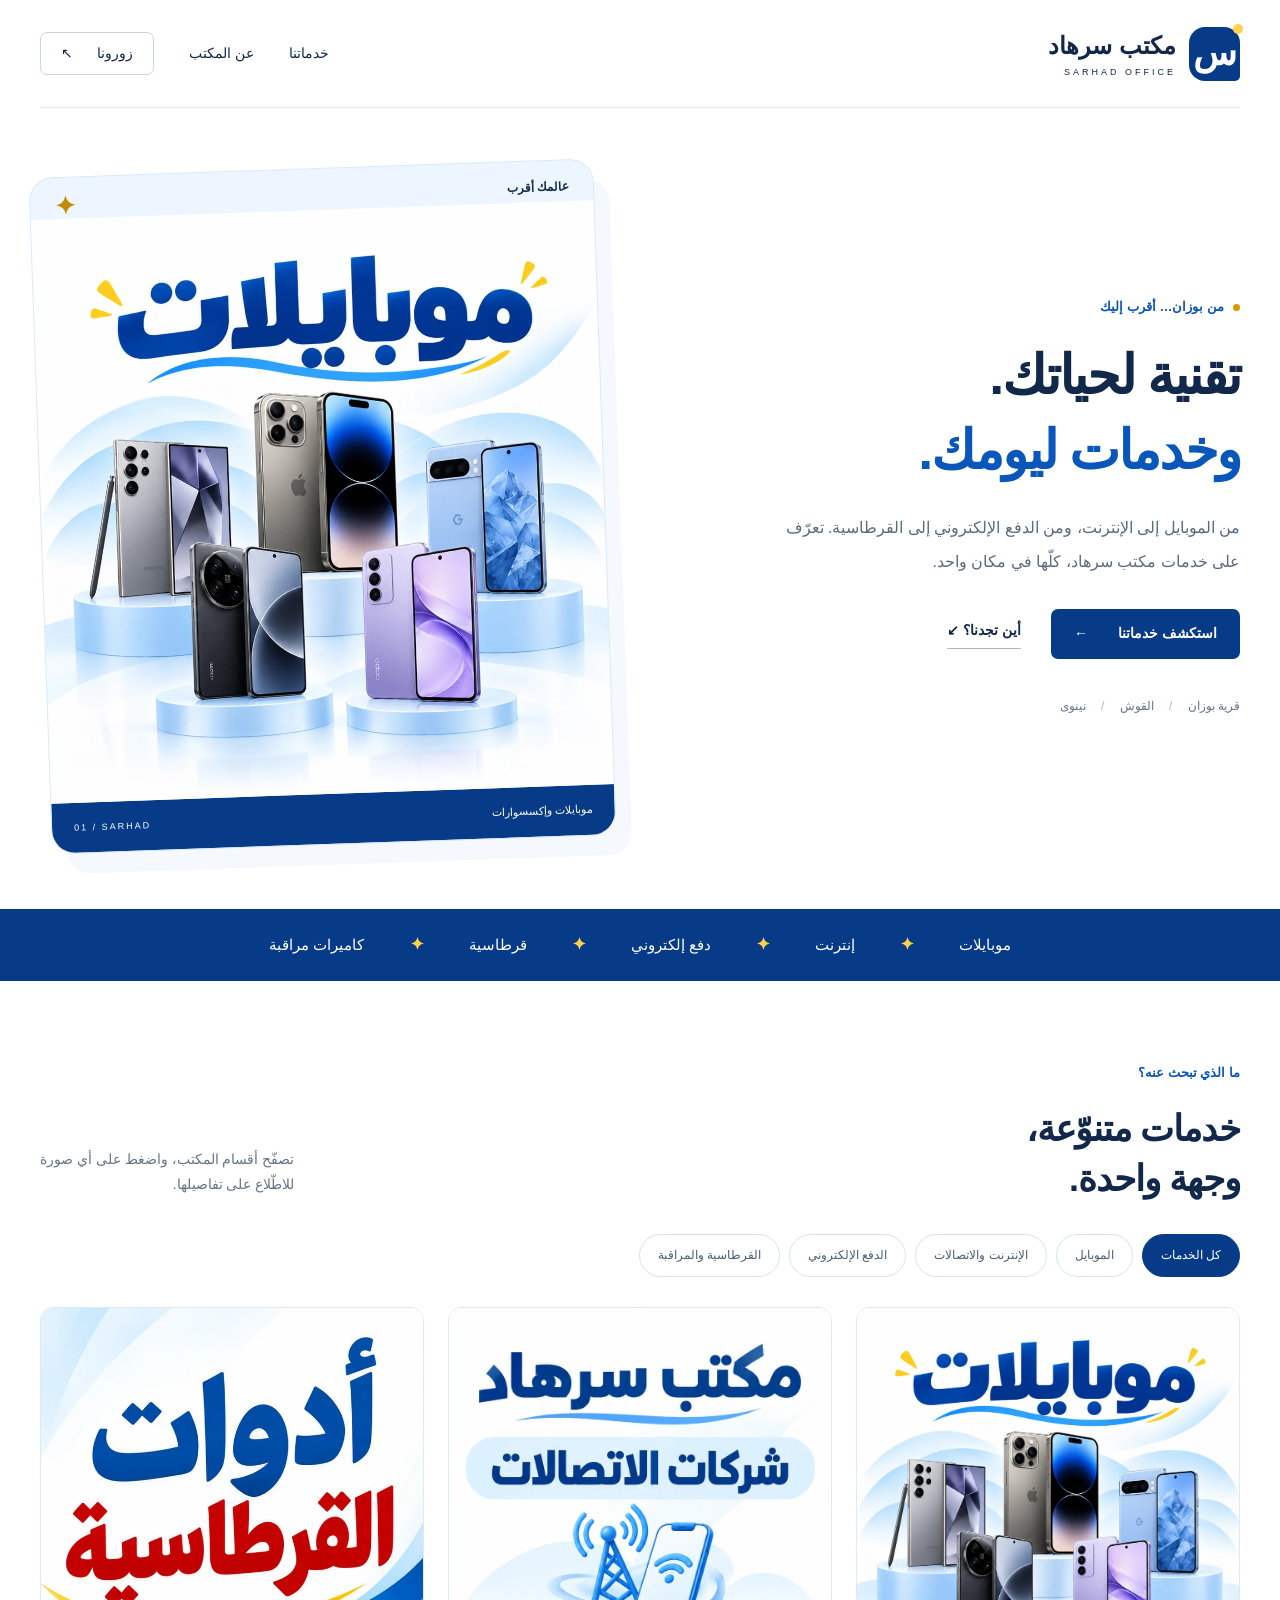
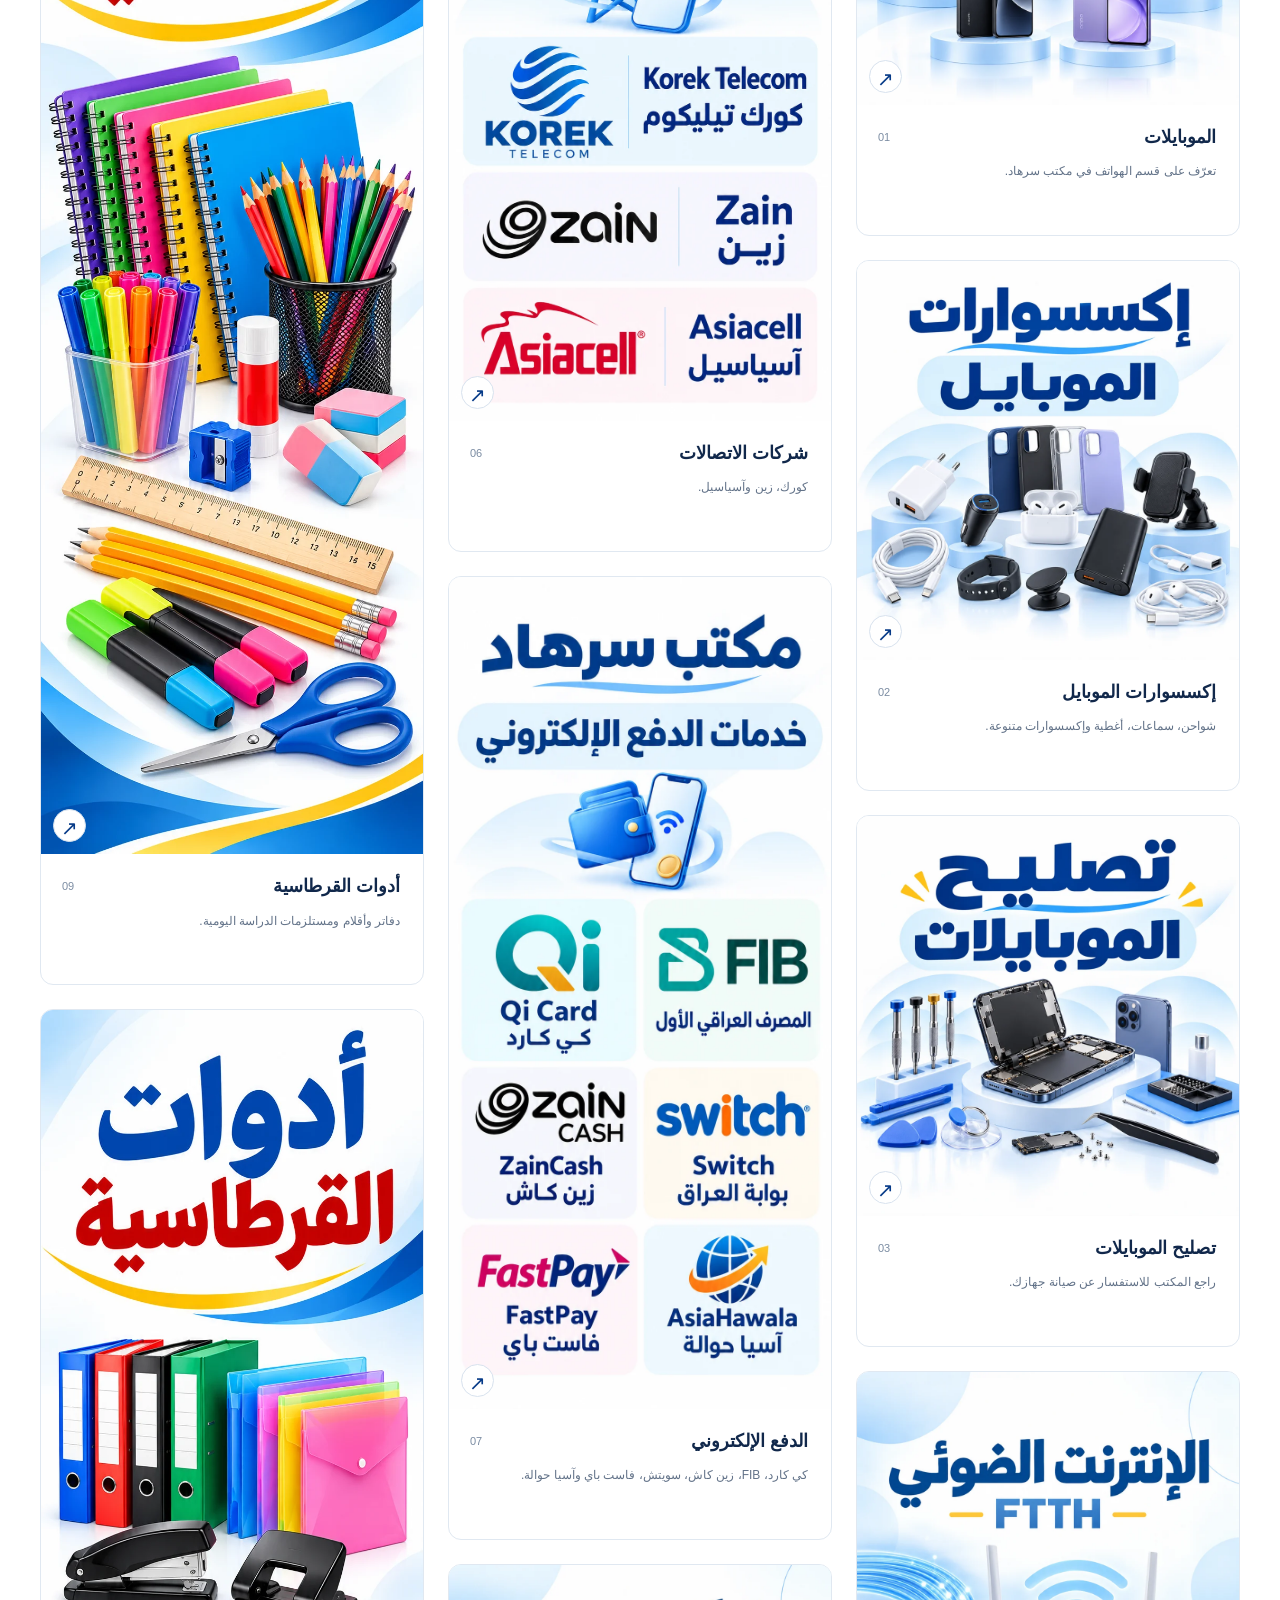
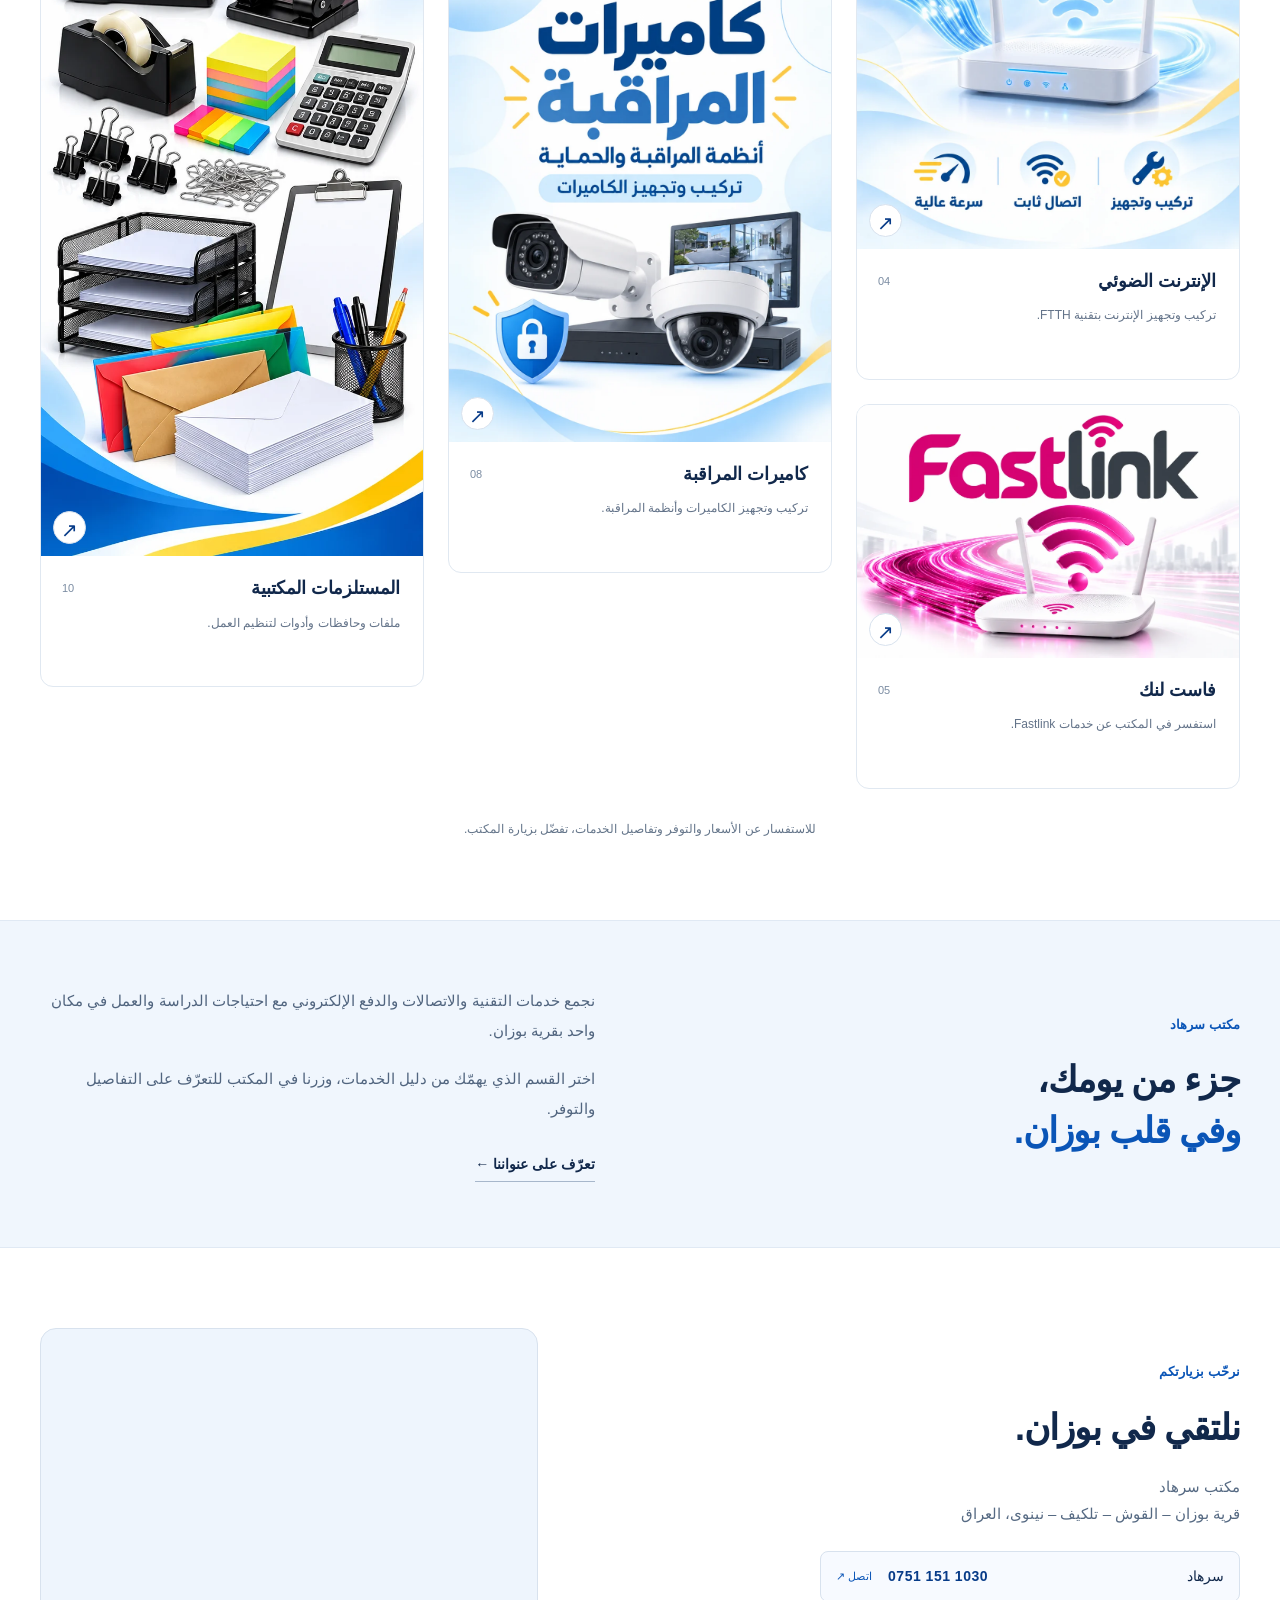
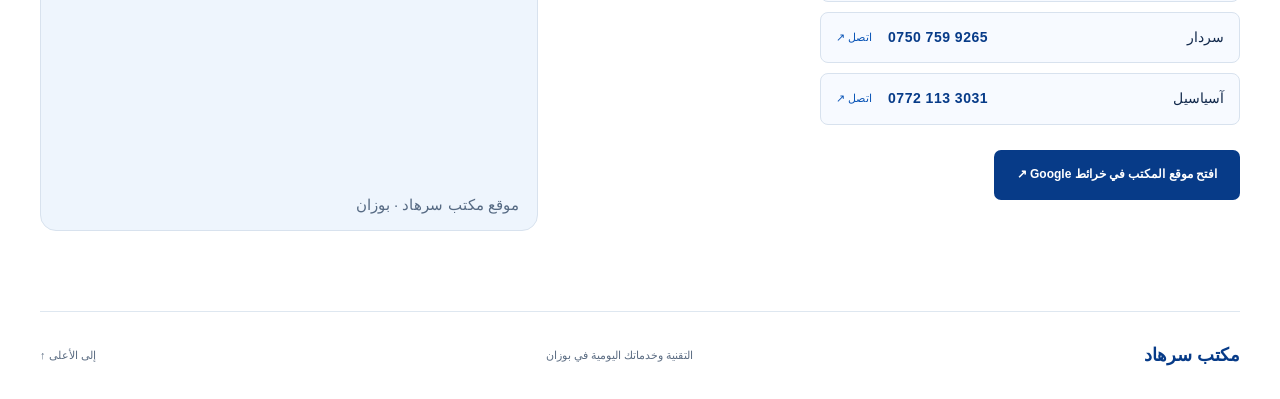
==== index.html @ eafa4634 "Create Arabic Sarhad office website with services, contact details and map" ====
<!doctype html>
<html lang="ar" dir="rtl">
<head>
  <meta charset="utf-8">
  <meta name="viewport" content="width=device-width,initial-scale=1">
  <meta name="theme-color" content="#073b88">
  <meta name="description" content="مكتب سرهاد في قرية بوزان، القوش، تلكيف، نينوى. موبايلات وإكسسوارات وصيانة وإنترنت ودفع إلكتروني وقرطاسية وكاميرات مراقبة.">
  <title>مكتب سرهاد | التقنية وخدماتك اليومية في بوزان</title>
  <link rel="icon" href="./favicon.svg" type="image/svg+xml">
  <link rel="stylesheet" href="./styles.css">
  <script src="./app.js" defer></script>
</head>
<body>
  <a class="skip" href="#main">انتقل إلى المحتوى</a>
  <header class="header">
    <a class="brand" href="#home" aria-label="مكتب سرهاد، الرئيسية"><span class="brand-icon" aria-hidden="true">س<span></span></span><span>مكتب سرهاد<small>SARHAD OFFICE</small></span></a>
    <nav aria-label="القائمة الرئيسية"><a href="#services">خدماتنا</a><a href="#about">عن المكتب</a><a class="nav-visit" href="#visit">زورونا <span aria-hidden="true">↖</span></a></nav>
  </header>
  <main id="main">
    <section class="hero wrap" id="home">
      <div class="hero-copy"><p class="eyebrow"><span></span> من بوزان… أقرب إليك</p><h1>تقنية لحياتك.<br><span>وخدمات ليومك.</span></h1><p class="intro">من الموبايل إلى الإنترنت، ومن الدفع الإلكتروني إلى القرطاسية. تعرّف على خدمات مكتب سرهاد، كلّها في مكان واحد.</p><div class="actions"><a class="button primary" href="#services">استكشف خدماتنا <span aria-hidden="true">←</span></a><a class="text-link" href="#visit">أين تجدنا؟ ↙</a></div><p class="hero-location">قرية بوزان <span> / </span> القوش <span> / </span> نينوى</p></div>
      <div class="hero-art"><span class="art-label">عالمك أقرب <span aria-hidden="true">✦</span></span><img src="./assets/phones.webp" alt="مجموعة موبايلات من الصورة التعريفية للمكتب" width="1000" height="1037" fetchpriority="high"><div class="art-caption"><span>موبايلات وإكسسوارات</span><span dir="ltr">01 / SARHAD</span></div></div>
    </section>
    <div class="ribbon" aria-label="أقسام المكتب"><span>موبايلات</span><b>✦</b><span>إنترنت</span><b>✦</b><span>دفع إلكتروني</span><b>✦</b><span>قرطاسية</span><b>✦</b><span>كاميرات مراقبة</span></div>
    <section class="services wrap" id="services"><div class="section-heading"><div><p class="eyebrow">ما الذي تبحث عنه؟</p><h2>خدمات متنوّعة،<br>وجهة واحدة.</h2></div><p>تصفّح أقسام المكتب، واضغط على أي صورة<br class="desktop-break"> للاطّلاع على تفاصيلها.</p></div>
      <div class="filters" role="group" aria-label="تصفية الخدمات"><button type="button" class="active" aria-pressed="true" data-filter="all">كل الخدمات</button><button type="button" aria-pressed="false" data-filter="mobile">الموبايل</button><button type="button" aria-pressed="false" data-filter="internet">الإنترنت والاتصالات</button><button type="button" aria-pressed="false" data-filter="payment">الدفع الإلكتروني</button><button type="button" aria-pressed="false" data-filter="other">القرطاسية والمراقبة</button></div>
      <p class="sr-only" id="filter-status" aria-live="polite"></p>
      <div class="service-grid">
        <article class="service-card" data-category="mobile"><button class="image-button" data-image="phones" aria-label="تكبير صورة الموبايلات"><img src="./assets/phones.webp" alt="الموبايلات" width="1000" height="1037" loading="lazy"><span aria-hidden="true">↗</span></button><div class="card-copy"><span class="card-number">01</span><h3>الموبايلات</h3><p>تعرّف على قسم الهواتف في مكتب سرهاد.</p></div></article>
        <article class="service-card" data-category="mobile"><button class="image-button" data-image="accessories" aria-label="تكبير صورة إكسسوارات الموبايل"><img src="./assets/accessories.webp" alt="إكسسوارات الموبايل من شواحن وأغطية وسماعات" width="1000" height="1046" loading="lazy"><span aria-hidden="true">↗</span></button><div class="card-copy"><span class="card-number">02</span><h3>إكسسوارات الموبايل</h3><p>شواحن، سماعات، أغطية وإكسسوارات متنوعة.</p></div></article>
        <article class="service-card" data-category="mobile"><button class="image-button" data-image="repair" aria-label="تكبير صورة تصليح الموبايلات"><img src="./assets/repair.webp" alt="أدوات تصليح الموبايلات وهاتف مفتوح للصيانة" width="1000" height="1046" loading="lazy"><span aria-hidden="true">↗</span></button><div class="card-copy"><span class="card-number">03</span><h3>تصليح الموبايلات</h3><p>راجع المكتب للاستفسار عن صيانة جهازك.</p></div></article>
        <article class="service-card" data-category="internet"><button class="image-button" data-image="fiber" aria-label="تكبير صورة الإنترنت الضوئي"><img src="./assets/fiber.webp" alt="الإنترنت الضوئي FTTH، تركيب وتجهيز" width="1000" height="1250" loading="lazy"><span aria-hidden="true">↗</span></button><div class="card-copy"><span class="card-number">04</span><h3>الإنترنت الضوئي</h3><p>تركيب وتجهيز الإنترنت بتقنية FTTH.</p></div></article>
        <article class="service-card" data-category="internet"><button class="image-button" data-image="fastlink" aria-label="تكبير صورة فاست لنك"><img src="./assets/fastlink.webp" alt="صورة تعريفية بخدمة Fastlink" width="1000" height="661" loading="lazy"><span aria-hidden="true">↗</span></button><div class="card-copy"><span class="card-number">05</span><h3>فاست لنك</h3><p>استفسر في المكتب عن خدمات Fastlink.</p></div></article>
        <article class="service-card" data-category="internet"><button class="image-button" data-image="telecom" aria-label="تكبير صورة شركات الاتصالات"><img src="./assets/telecom.webp" alt="شركات الاتصالات: كورك وزين وآسياسيل" width="918" height="1713" loading="lazy"><span aria-hidden="true">↗</span></button><div class="card-copy"><span class="card-number">06</span><h3>شركات الاتصالات</h3><p>كورك، زين وآسياسيل.</p></div></article>
        <article class="service-card" data-category="payment"><button class="image-button" data-image="payments" aria-label="تكبير صورة خدمات الدفع الإلكتروني"><img src="./assets/payments.webp" alt="خدمات الدفع الإلكتروني: كي كارد، FIB، زين كاش، سويتش، فاست باي وآسيا حوالة" width="850" height="1850" loading="lazy"><span aria-hidden="true">↗</span></button><div class="card-copy"><span class="card-number">07</span><h3>الدفع الإلكتروني</h3><p>كي كارد، FIB، زين كاش، سويتش، فاست باي وآسيا حوالة.</p></div></article>
        <article class="service-card" data-category="other"><button class="image-button" data-image="cameras" aria-label="تكبير صورة كاميرات المراقبة"><img src="./assets/cameras.webp" alt="كاميرات المراقبة وأنظمة الحماية" width="1000" height="1250" loading="lazy"><span aria-hidden="true">↗</span></button><div class="card-copy"><span class="card-number">08</span><h3>كاميرات المراقبة</h3><p>تركيب وتجهيز الكاميرات وأنظمة المراقبة.</p></div></article>
        <article class="service-card" data-category="other"><button class="image-button" data-image="stationery" aria-label="تكبير صورة أدوات القرطاسية"><img src="./assets/stationery.webp" alt="دفاتر وأقلام وأدوات قرطاسية" width="724" height="2172" loading="lazy"><span aria-hidden="true">↗</span></button><div class="card-copy"><span class="card-number">09</span><h3>أدوات القرطاسية</h3><p>دفاتر وأقلام ومستلزمات الدراسة اليومية.</p></div></article>
        <article class="service-card" data-category="other"><button class="image-button" data-image="office" aria-label="تكبير صورة المستلزمات المكتبية"><img src="./assets/office.webp" alt="ملفات وحافظات وأدوات مكتبية" width="724" height="2172" loading="lazy"><span aria-hidden="true">↗</span></button><div class="card-copy"><span class="card-number">10</span><h3>المستلزمات المكتبية</h3><p>ملفات وحافظات وأدوات لتنظيم العمل.</p></div></article>
      </div>
      <p class="availability">للاستفسار عن الأسعار والتوفر وتفاصيل الخدمات، تفضّل بزيارة المكتب.</p>
    </section>
    <section class="about" id="about"><div class="wrap about-inner"><div><p class="eyebrow">مكتب سرهاد</p><h2>جزء من يومك،<br><span>وفي قلب بوزان.</span></h2></div><div><p>نجمع خدمات التقنية والاتصالات والدفع الإلكتروني مع احتياجات الدراسة والعمل في مكان واحد بقرية بوزان.</p><p>اختر القسم الذي يهمّك من دليل الخدمات، وزرنا في المكتب للتعرّف على التفاصيل والتوفر.</p><a class="text-link" href="#visit">تعرّف على عنواننا ←</a></div></div></section>
    <section class="visit wrap" id="visit"><div><p class="eyebrow">نرحّب بزيارتكم</p><h2>نلتقي في بوزان.</h2><p>مكتب سرهاد<br>قرية بوزان – القوش – تلكيف – نينوى، العراق</p><div class="contact-list" aria-label="أرقام التواصل"><a href="tel:+9647511511030"><span>سرهاد</span><b dir="ltr">0751 151 1030</b><span class="call-label">اتصل ↗</span></a><a href="tel:+9647507599265"><span>سردار</span><b dir="ltr">0750 759 9265</b><span class="call-label">اتصل ↗</span></a><a href="tel:+9647721133031"><span>آسياسيل</span><b dir="ltr">0772 113 3031</b><span class="call-label">اتصل ↗</span></a></div><a class="button primary" id="map-link" href="https://www.google.com/maps?cid=13121566546645726436" target="_blank" rel="noopener noreferrer">افتح موقع المكتب في خرائط Google ↗</a></div><div class="map-panel"><iframe title="موقع مكتب سرهاد على خرائط Google" src="https://www.google.com/maps/embed?pb=!1m18!1m12!1m3!1d199.8477456590218!2d43.12686558812857!3d36.73303285292702!2m3!1f0!2f0!3f0!3m2!1i1024!2i768!4f13.1!3m3!1m2!1s0x400881007b125045%3A0xb6192b40cd77b4e4!2z2YXZg9iq2Kgg2LPYsdmH2KfYryBNYWt0YWIgc2FyaGFk!5e0!3m2!1sen!2siq!4v1792340805994!5m2!1sen!2siq" width="600" height="450" style="border:0" allowfullscreen loading="lazy" referrerpolicy="strict-origin-when-cross-origin"></iframe><p>موقع مكتب سرهاد · بوزان</p></div></section>
  </main>
  <footer class="wrap"><a class="footer-brand" href="#home">مكتب سرهاد</a><p>التقنية وخدماتك اليومية في بوزان</p><a href="#home">إلى الأعلى ↑</a></footer>
  <dialog id="image-dialog" aria-labelledby="dialog-title"><div class="dialog-bar"><h2 id="dialog-title">تفاصيل الخدمة</h2><button id="close-dialog" type="button" autofocus>إغلاق ×</button></div><img id="dialog-image" alt=""><p>صور تعريفية مقدّمة من المكتب. يُرجى الاستفسار عن التوفر والتفاصيل عند الزيارة.</p></dialog>
</body>
</html>
---- styles.css ----
*{box-sizing:border-box}html{scroll-behavior:smooth;scroll-padding-top:100px}body{margin:0;background:#fff;color:#11284b;font-family:Tahoma,"Segoe UI",Arial,sans-serif;line-height:1.8}a{color:inherit;text-decoration:none}button{font:inherit;cursor:pointer}img{display:block;max-width:100%}button,a{-webkit-tap-highlight-color:transparent}a:focus-visible,button:focus-visible{outline:3px solid #d29900;outline-offset:5px}h1,h2,h3,p{margin:0}h1,h2,h3{line-height:1.4}section{scroll-margin-top:30px}.wrap,.header{width:min(1200px,calc(100% - 80px));margin-inline:auto}.header{display:flex;align-items:center;justify-content:space-between;height:108px;border-bottom:1px solid #e3e9ef}.brand{display:flex;align-items:center;gap:13px;font-size:24px;font-weight:700;line-height:1.4}.brand small{display:block;font-size:9px;letter-spacing:3px;font-weight:500;margin-top:3px}.brand-icon{position:relative;display:grid;place-items:center;background:#073b88;color:white;width:51px;height:54px;border-radius:16px 16px 5px 16px;font-size:36px}.brand-icon span{position:absolute;background:#ffd14d;width:10px;height:10px;border-radius:50%;right:-3px;top:-3px}.header nav{display:flex;align-items:center;gap:35px;font-size:14px}.nav-visit{border:1px solid #cad6e6;padding:8px 20px;border-radius:7px}.nav-visit span{margin-right:20px}.hero{display:grid;grid-template-columns:1fr 1fr;gap:70px;align-items:center;padding-block:60px 64px}.eyebrow{font-size:13px;font-weight:700;color:#0a55b7;margin-bottom:19px;display:flex;align-items:center;gap:9px}.eyebrow>span{width:7px;height:7px;background:#d29b00;border-radius:50%}h1{font-size:clamp(36px,4.2vw,60px);letter-spacing:-2px;font-weight:800}h1>span{color:#0957ba}.intro{font-size:16px;color:#5b6b80;margin-top:23px;max-width:460px;line-height:2.1}.actions{display:flex;align-items:center;gap:30px;margin-top:30px}.button{display:inline-flex;align-items:center;justify-content:center;gap:30px;min-height:50px;padding:12px 23px;border-radius:7px;font-size:14px;font-weight:700;transition:background .2s,transform .2s}.primary{background:#073b88;color:white}.primary:hover{background:#0b55b3;transform:translateY(-2px)}.text-link{font-size:14px;font-weight:700;border-bottom:1px solid #a7b7cb;padding-bottom:4px}.hero-location{font-size:12px;color:#61738b;margin-top:37px}.hero-location span{margin:0 12px;color:#acb8c7}.hero-art{background:#edf6ff;border:1px solid #dbeaf8;border-radius:24px;overflow:hidden;position:relative;transform:rotate(-2deg);box-shadow:15px 20px 0 #f5f8fc}.hero-art>img{width:100%;aspect-ratio:auto;object-fit:contain}.art-label{display:flex;justify-content:space-between;padding:16px 24px 0;font-size:12px;font-weight:700}.art-label span{color:#c38b00;font-size:25px;line-height:1}.art-caption{display:flex;justify-content:space-between;align-items:center;padding:15px 22px;background:#073b88;color:white;font-size:11px}.art-caption span:last-child{font-size:9px;letter-spacing:2px}.ribbon{display:flex;gap:45px;align-items:center;justify-content:center;background:#073b88;color:white;padding:21px 25px;font-size:15px;flex-wrap:wrap}.ribbon b{color:#ffd04a;font-size:17px}.services{padding-block:80px}.section-heading{display:flex;justify-content:space-between;align-items:end;gap:30px}.section-heading h2,h2{font-size:36px;letter-spacing:-1px}.section-heading>p{color:#64758a;font-size:14px;padding-bottom:7px}.filters{display:flex;gap:9px;flex-wrap:wrap;margin:30px 0}.filters button{background:#fff;border:1px solid #d8e2ee;border-radius:25px;padding:8px 18px;font-size:12px;color:#485e78;min-height:43px}.filters button.active{background:#073b88;border-color:#073b88;color:#fff}.service-grid{columns:3;column-gap:24px}.service-card{break-inside:avoid;margin-bottom:24px;border:1px solid #e0e8f1;border-radius:13px;overflow:hidden;background:#fff;transition:box-shadow .2s}.service-card:hover{box-shadow:0 8px 28px #092d6412}.service-card[hidden]{display:none}.image-button{position:relative;border:0;background:#f4f9ff;padding:0;width:100%;display:block}.image-button img{width:100%;height:auto;object-fit:contain;transition:transform .3s}.image-button:hover img{transform:scale(1.03)}.image-button>span{position:absolute;bottom:12px;left:12px;display:grid;place-items:center;width:33px;height:33px;border:1px solid #d8e2ee;background:white;border-radius:50%;font-size:20px;color:#073b88}.card-copy{padding:20px 23px;position:relative;min-height:130px}.card-number{position:absolute;top:23px;left:21px;font-size:11px;color:#7b8ca2;direction:ltr}.card-copy h3{font-size:18px;padding-left:25px;margin-bottom:10px}.card-copy p{font-size:12px;color:#637389;line-height:1.9}.availability{font-size:12px;text-align:center;color:#64758a;padding-top:30px}.about{background:#f0f6fd;border-block:1px solid #e0e9f4;padding:65px 0}.about-inner{display:grid;grid-template-columns:1fr 1fr;gap:90px;align-items:center}.about h2 span{color:#0a55b7}.about-inner>div>p:not(.eyebrow){font-size:15px;color:#51657f;margin-bottom:18px;line-height:2}.about .text-link{display:inline-block;margin-top:10px}.visit{display:grid;grid-template-columns:1.25fr 1fr;gap:80px;align-items:center;padding-block:80px}.visit h2{margin-bottom:20px}.visit>div>p:not(.eyebrow){color:#566a83;font-size:15px}.visit .button{margin-top:25px;gap:10px;font-size:12px}.visit .map-note{font-size:11px!important;margin-top:14px;max-width:380px}.address-art{border-radius:18px;background:#fff7dc;min-height:300px;display:flex;flex-direction:column;align-items:center;justify-content:center;position:relative;overflow:hidden;border:1px solid #eee0b5}.address-art>*{z-index:1}.location-symbol{color:#073b88;font-size:64px;line-height:1.1}.address-art strong{font-size:44px;color:#073b88}.address-art>span:last-of-type{font-size:13px}.address-lines{position:absolute;inset:-100px;background:repeating-linear-gradient(40deg,transparent,transparent 90px,#d2b97630 91px,#d2b97630 93px,transparent 94px);transform:rotate(-12deg);z-index:0}footer{display:flex;justify-content:space-between;align-items:center;gap:20px;border-top:1px solid #dee7f0;padding-block:27px;font-size:11px;color:#5c6d83}.footer-brand{font-size:18px;font-weight:700;color:#073b88}.sr-only{position:absolute;width:1px;height:1px;overflow:hidden;clip-path:inset(50%)}.skip{position:fixed;top:-100px;right:15px;background:white;padding:12px;z-index:10}.skip:focus{top:10px}dialog{width:min(740px,calc(100% - 28px));max-height:92vh;border:0;border-radius:12px;padding:20px;overscroll-behavior:contain}dialog::backdrop{background:#061b39c9}dialog img{margin:auto;max-height:none;object-fit:contain;width:100%;height:auto}.dialog-bar{position:sticky;top:-20px;z-index:2;background:white;padding:12px 0;display:flex;justify-content:space-between;align-items:center;gap:15px;margin-bottom:18px}.dialog-bar h2{font-size:18px}.dialog-bar button{border:1px solid #c8d6e7;border-radius:6px;background:#f3f7fc;color:#073b88;padding:8px 15px;font-size:13px}dialog>p{font-size:11px;color:#60738c;margin-top:14px}body.modal-open{overflow:hidden}@media(max-width:1000px){.hero{gap:30px}.wrap,.header{width:calc(100% - 48px)}h1{font-size:43px}.actions{gap:20px}.hero-art{transform:none}.ribbon{gap:22px}.service-grid{columns:2}.about-inner,.visit{gap:40px}.image-button img{height:auto}}@media(max-width:640px){html{scroll-padding-top:20px}.wrap,.header{width:calc(100% - 36px)}.header{height:86px}.brand{font-size:19px;gap:9px}.brand-icon{width:40px;height:43px;font-size:29px}.brand small{font-size:7px;letter-spacing:2px}.header nav{gap:16px;font-size:11px}.header nav>a:nth-child(2){display:none}.nav-visit{padding:7px 10px}.nav-visit span{margin-right:6px}.hero{grid-template-columns:1fr;gap:35px;padding-block:35px 40px}.eyebrow{font-size:12px;margin-bottom:14px}h1{font-size:43px;letter-spacing:-1px}.intro{font-size:14px;margin-top:18px}.actions{margin-top:24px;gap:24px}.button{font-size:12px;padding:11px 19px;gap:22px}.text-link{font-size:12px}.hero-location{margin-top:25px}.hero-art{max-width:440px;box-shadow:7px 10px 0 #f5f8fc;justify-self:center;width:100%}.hero-art>img{aspect-ratio:auto}.ribbon{gap:14px;font-size:11px;padding:16px}.ribbon b{font-size:12px}.ribbon b:last-of-type{display:none}.services{padding-block:45px}.section-heading{display:block}.section-heading h2,h2{font-size:29px}.section-heading>p{margin-top:15px;font-size:12px}.desktop-break{display:none}.filters{gap:7px;margin:20px 0 24px}.filters button{font-size:11px;padding:7px 12px}.service-grid{columns:1;column-gap:0}.image-button img{height:auto}.card-copy{min-height:115px}.card-copy h3{font-size:19px}.card-copy p{font-size:13px}.availability{font-size:11px}.about{padding:40px 0}.about-inner,.visit{grid-template-columns:1fr;gap:25px}.about-inner>div>p:not(.eyebrow){font-size:13px}.visit{padding-block:45px}.address-art{min-height:220px}footer{flex-wrap:wrap;gap:12px}footer p{order:3;width:100%}dialog{padding:15px}.dialog-bar h2{font-size:15px}}@media(prefers-reduced-motion:reduce){html{scroll-behavior:auto}*{transition:none!important}}

.hero-art>img{height:auto}
.hero-art>img{object-fit:contain;object-position:center}

.contact-list{display:grid;gap:10px;margin-top:24px;max-width:420px}
.contact-list a{display:grid;grid-template-columns:1fr auto auto;align-items:center;gap:16px;padding:12px 15px;border:1px solid #d8e2ee;border-radius:8px;background:#f7faff;font-size:14px}
.contact-list a:hover{background:#edf4ff}
.contact-list b{font-family:"Segoe UI",Arial,sans-serif;letter-spacing:.5px;color:#073b88}
.call-label{font-size:11px;color:#0a55b7}
.map-panel{border:1px solid #d8e2ee;border-radius:16px;overflow:hidden;background:#eef5fd}
.map-panel iframe{display:block;width:100%;height:450px;max-width:100%}
.map-panel p{padding:12px 18px;font-size:12px;color:#51657f}
@media(max-width:640px){.map-panel iframe{height:350px}.contact-list a{font-size:13px;gap:10px}.dialog-bar{top:-15px}.service-card{margin-bottom:18px}}
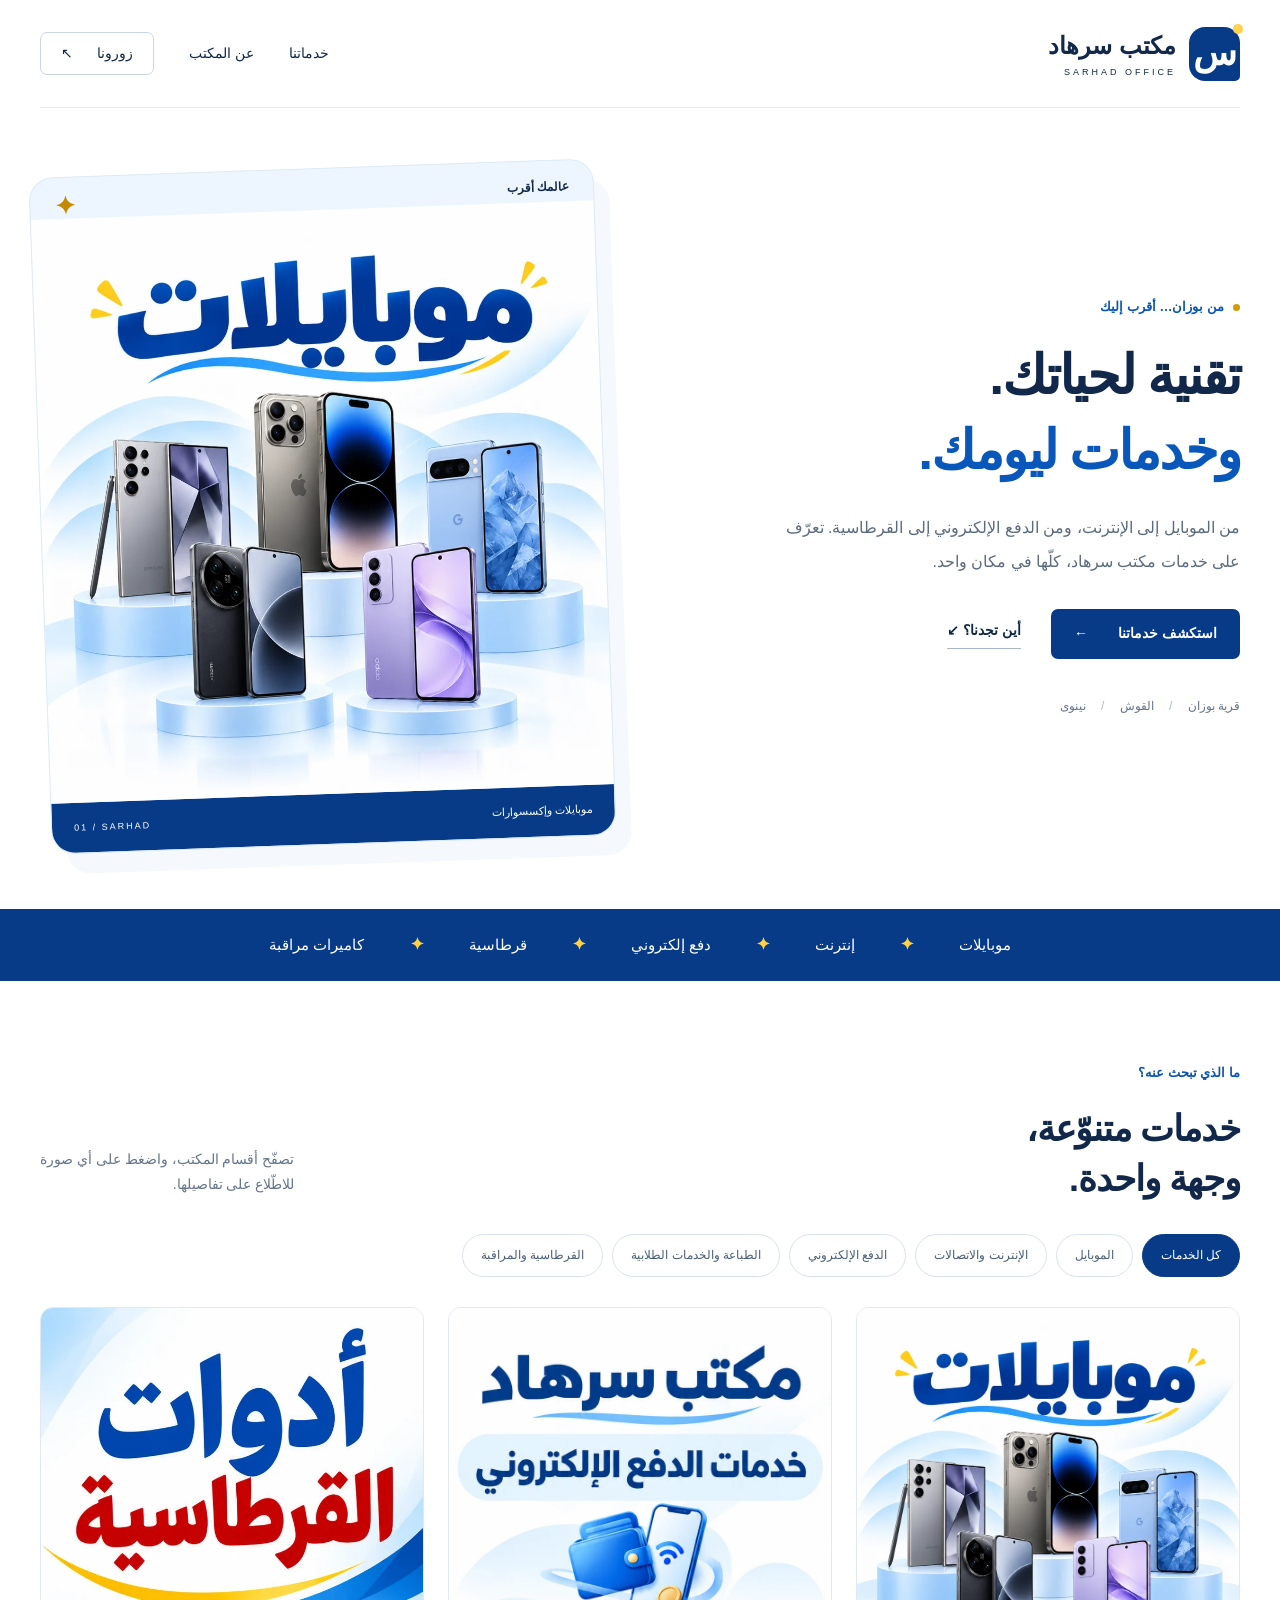
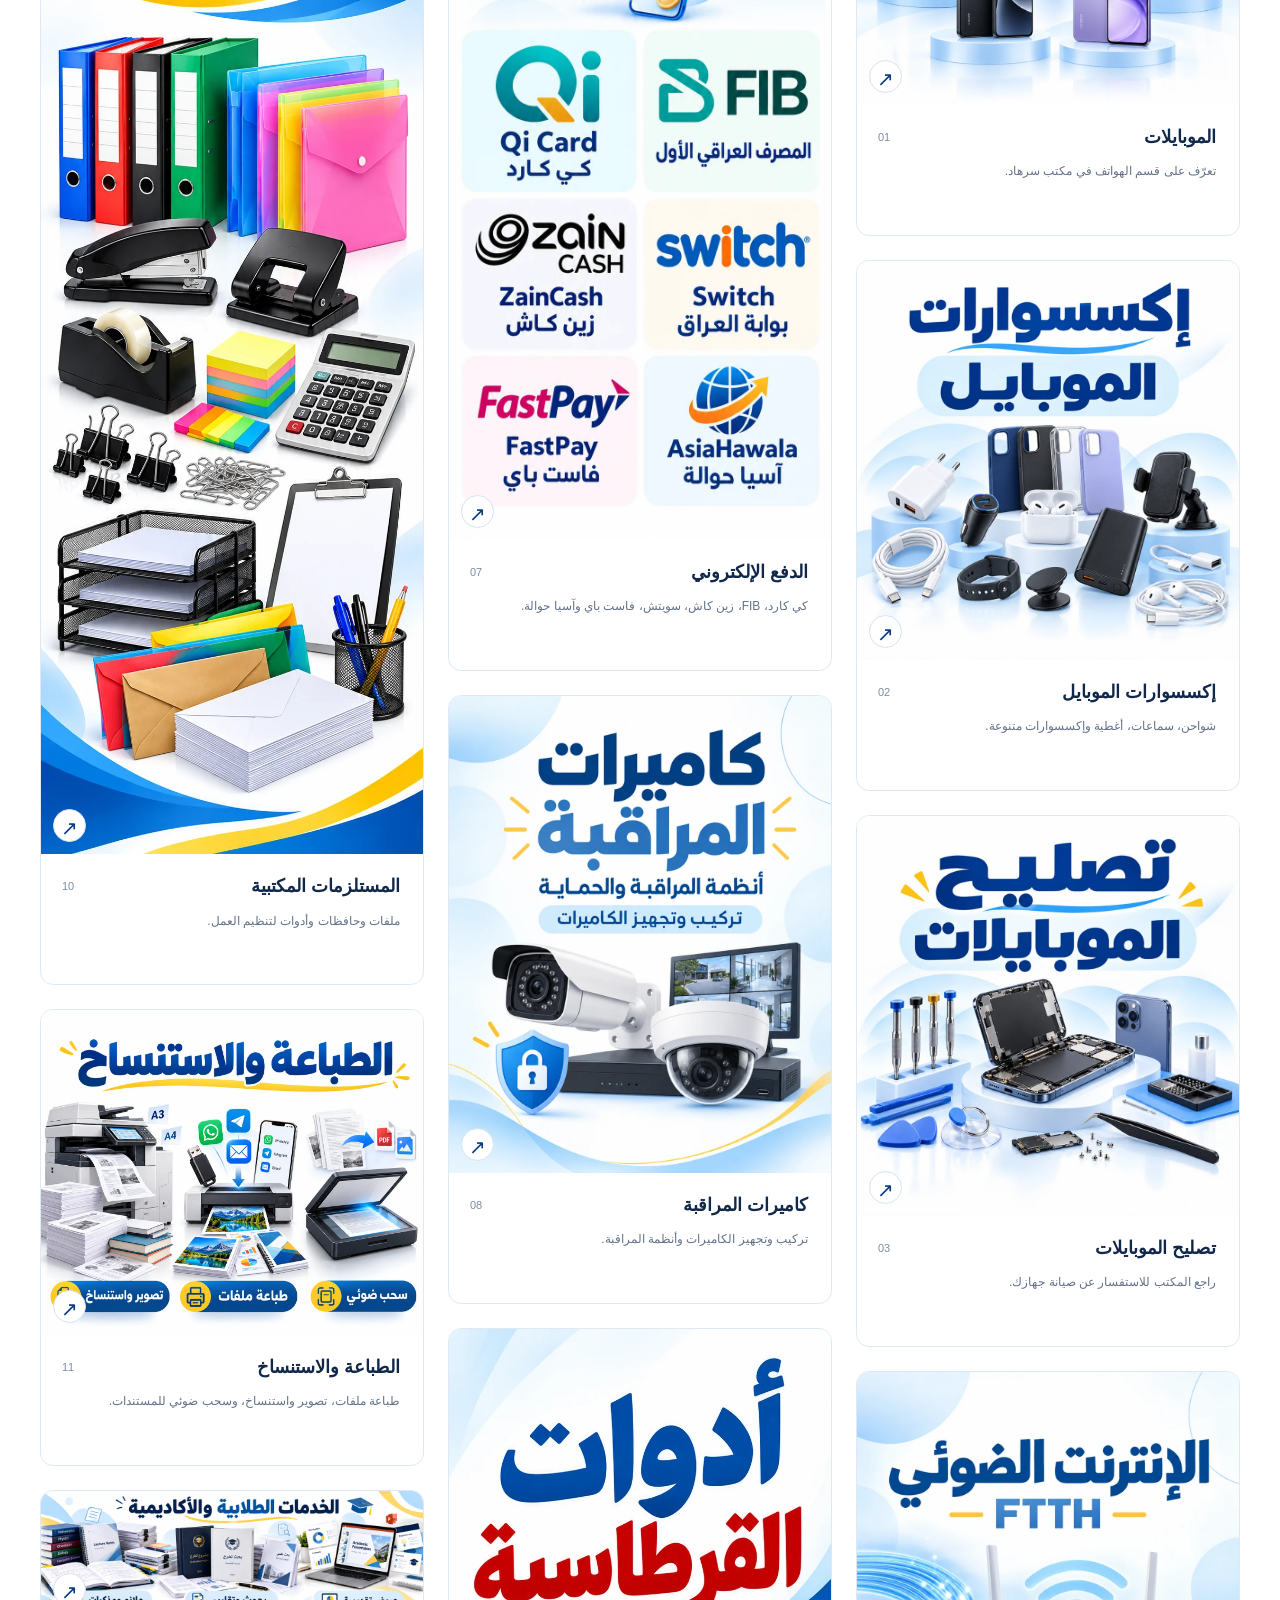
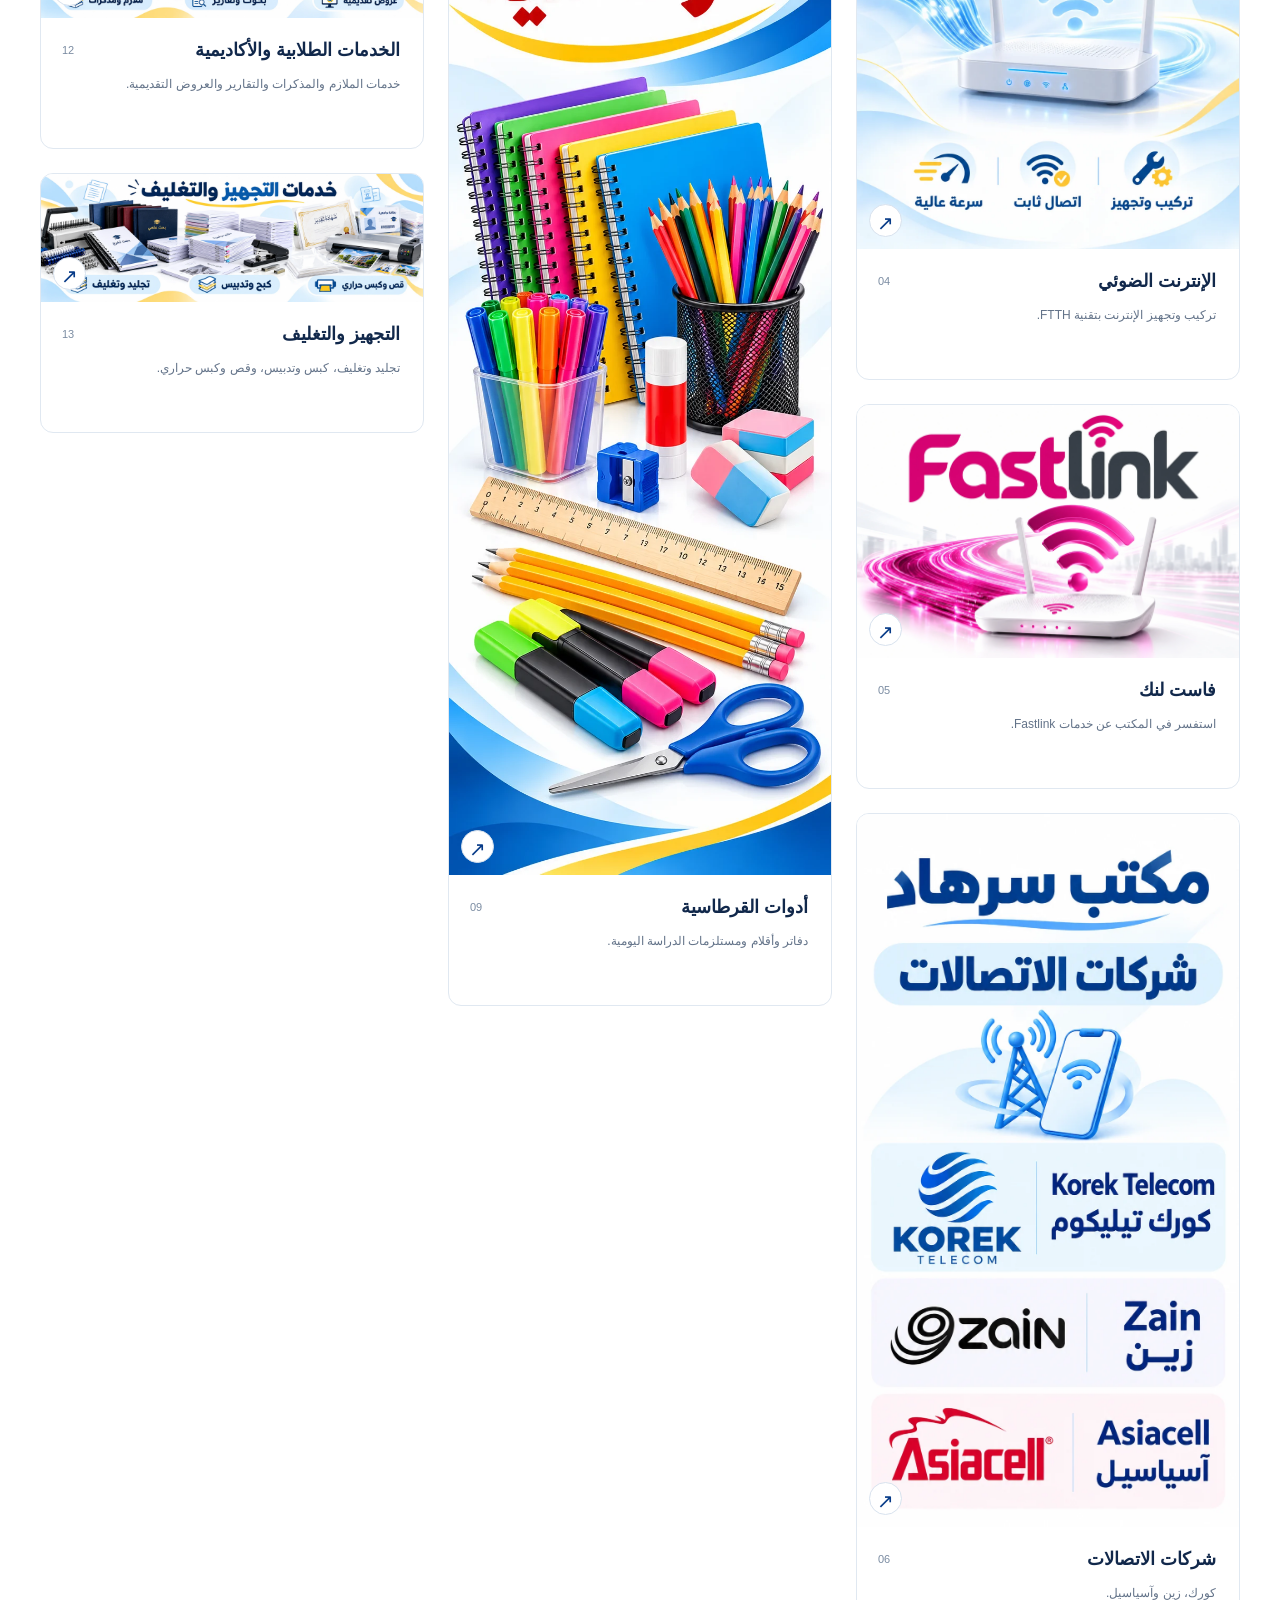
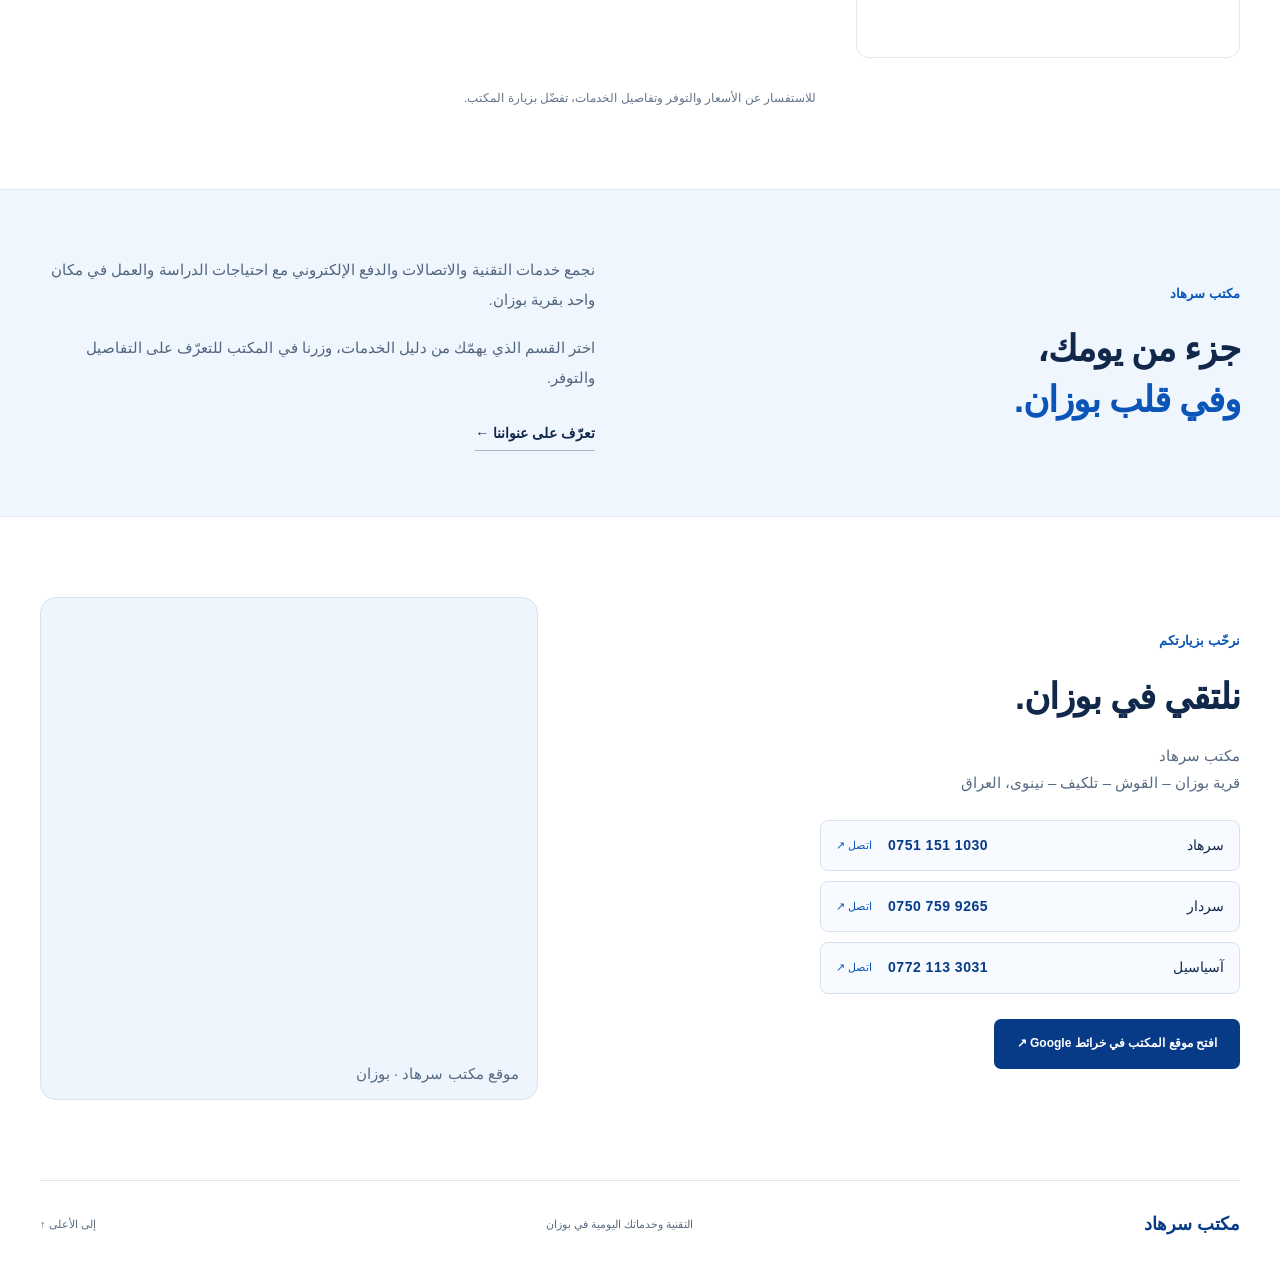
==== commit 86777a59: "Add printing, academic and binding service images and refresh Fastlink" ====
--- a/index.html
+++ b/index.html
@@ -4,7 +4,7 @@
   <meta charset="utf-8">
   <meta name="viewport" content="width=device-width,initial-scale=1">
   <meta name="theme-color" content="#073b88">
-  <meta name="description" content="مكتب سرهاد في قرية بوزان، القوش، تلكيف، نينوى. موبايلات وإكسسوارات وصيانة وإنترنت ودفع إلكتروني وقرطاسية وكاميرات مراقبة.">
+  <meta name="description" content="مكتب سرهاد في قرية بوزان، القوش، تلكيف، نينوى. موبايلات وإكسسوارات وصيانة وإنترنت ودفع إلكتروني وقرطاسية وكاميرات مراقبة وطباعة واستنساخ وتجليد وخدمات طلابية.">
   <title>مكتب سرهاد | التقنية وخدماتك اليومية في بوزان</title>
   <link rel="icon" href="./favicon.svg" type="image/svg+xml">
   <link rel="stylesheet" href="./styles.css">
@@ -23,19 +23,22 @@
     </section>
     <div class="ribbon" aria-label="أقسام المكتب"><span>موبايلات</span><b>✦</b><span>إنترنت</span><b>✦</b><span>دفع إلكتروني</span><b>✦</b><span>قرطاسية</span><b>✦</b><span>كاميرات مراقبة</span></div>
     <section class="services wrap" id="services"><div class="section-heading"><div><p class="eyebrow">ما الذي تبحث عنه؟</p><h2>خدمات متنوّعة،<br>وجهة واحدة.</h2></div><p>تصفّح أقسام المكتب، واضغط على أي صورة<br class="desktop-break"> للاطّلاع على تفاصيلها.</p></div>
-      <div class="filters" role="group" aria-label="تصفية الخدمات"><button type="button" class="active" aria-pressed="true" data-filter="all">كل الخدمات</button><button type="button" aria-pressed="false" data-filter="mobile">الموبايل</button><button type="button" aria-pressed="false" data-filter="internet">الإنترنت والاتصالات</button><button type="button" aria-pressed="false" data-filter="payment">الدفع الإلكتروني</button><button type="button" aria-pressed="false" data-filter="other">القرطاسية والمراقبة</button></div>
+      <div class="filters" role="group" aria-label="تصفية الخدمات"><button type="button" class="active" aria-pressed="true" data-filter="all">كل الخدمات</button><button type="button" aria-pressed="false" data-filter="mobile">الموبايل</button><button type="button" aria-pressed="false" data-filter="internet">الإنترنت والاتصالات</button><button type="button" aria-pressed="false" data-filter="payment">الدفع الإلكتروني</button><button type="button" aria-pressed="false" data-filter="printing">الطباعة والخدمات الطلابية</button><button type="button" aria-pressed="false" data-filter="other">القرطاسية والمراقبة</button></div>
       <p class="sr-only" id="filter-status" aria-live="polite"></p>
       <div class="service-grid">
         <article class="service-card" data-category="mobile"><button class="image-button" data-image="phones" aria-label="تكبير صورة الموبايلات"><img src="./assets/phones.webp" alt="الموبايلات" width="1000" height="1037" loading="lazy"><span aria-hidden="true">↗</span></button><div class="card-copy"><span class="card-number">01</span><h3>الموبايلات</h3><p>تعرّف على قسم الهواتف في مكتب سرهاد.</p></div></article>
         <article class="service-card" data-category="mobile"><button class="image-button" data-image="accessories" aria-label="تكبير صورة إكسسوارات الموبايل"><img src="./assets/accessories.webp" alt="إكسسوارات الموبايل من شواحن وأغطية وسماعات" width="1000" height="1046" loading="lazy"><span aria-hidden="true">↗</span></button><div class="card-copy"><span class="card-number">02</span><h3>إكسسوارات الموبايل</h3><p>شواحن، سماعات، أغطية وإكسسوارات متنوعة.</p></div></article>
         <article class="service-card" data-category="mobile"><button class="image-button" data-image="repair" aria-label="تكبير صورة تصليح الموبايلات"><img src="./assets/repair.webp" alt="أدوات تصليح الموبايلات وهاتف مفتوح للصيانة" width="1000" height="1046" loading="lazy"><span aria-hidden="true">↗</span></button><div class="card-copy"><span class="card-number">03</span><h3>تصليح الموبايلات</h3><p>راجع المكتب للاستفسار عن صيانة جهازك.</p></div></article>
         <article class="service-card" data-category="internet"><button class="image-button" data-image="fiber" aria-label="تكبير صورة الإنترنت الضوئي"><img src="./assets/fiber.webp" alt="الإنترنت الضوئي FTTH، تركيب وتجهيز" width="1000" height="1250" loading="lazy"><span aria-hidden="true">↗</span></button><div class="card-copy"><span class="card-number">04</span><h3>الإنترنت الضوئي</h3><p>تركيب وتجهيز الإنترنت بتقنية FTTH.</p></div></article>
-        <article class="service-card" data-category="internet"><button class="image-button" data-image="fastlink" aria-label="تكبير صورة فاست لنك"><img src="./assets/fastlink.webp" alt="صورة تعريفية بخدمة Fastlink" width="1000" height="661" loading="lazy"><span aria-hidden="true">↗</span></button><div class="card-copy"><span class="card-number">05</span><h3>فاست لنك</h3><p>استفسر في المكتب عن خدمات Fastlink.</p></div></article>
+        <article class="service-card" data-category="internet"><button class="image-button" data-image="fastlink" aria-label="تكبير صورة فاست لنك"><img src="./assets/fastlink.webp?v=2" alt="صورة تعريفية بخدمة Fastlink" width="1542" height="1020" loading="lazy"><span aria-hidden="true">↗</span></button><div class="card-copy"><span class="card-number">05</span><h3>فاست لنك</h3><p>استفسر في المكتب عن خدمات Fastlink.</p></div></article>
         <article class="service-card" data-category="internet"><button class="image-button" data-image="telecom" aria-label="تكبير صورة شركات الاتصالات"><img src="./assets/telecom.webp" alt="شركات الاتصالات: كورك وزين وآسياسيل" width="918" height="1713" loading="lazy"><span aria-hidden="true">↗</span></button><div class="card-copy"><span class="card-number">06</span><h3>شركات الاتصالات</h3><p>كورك، زين وآسياسيل.</p></div></article>
         <article class="service-card" data-category="payment"><button class="image-button" data-image="payments" aria-label="تكبير صورة خدمات الدفع الإلكتروني"><img src="./assets/payments.webp" alt="خدمات الدفع الإلكتروني: كي كارد، FIB، زين كاش، سويتش، فاست باي وآسيا حوالة" width="850" height="1850" loading="lazy"><span aria-hidden="true">↗</span></button><div class="card-copy"><span class="card-number">07</span><h3>الدفع الإلكتروني</h3><p>كي كارد، FIB، زين كاش، سويتش، فاست باي وآسيا حوالة.</p></div></article>
         <article class="service-card" data-category="other"><button class="image-button" data-image="cameras" aria-label="تكبير صورة كاميرات المراقبة"><img src="./assets/cameras.webp" alt="كاميرات المراقبة وأنظمة الحماية" width="1000" height="1250" loading="lazy"><span aria-hidden="true">↗</span></button><div class="card-copy"><span class="card-number">08</span><h3>كاميرات المراقبة</h3><p>تركيب وتجهيز الكاميرات وأنظمة المراقبة.</p></div></article>
         <article class="service-card" data-category="other"><button class="image-button" data-image="stationery" aria-label="تكبير صورة أدوات القرطاسية"><img src="./assets/stationery.webp" alt="دفاتر وأقلام وأدوات قرطاسية" width="724" height="2172" loading="lazy"><span aria-hidden="true">↗</span></button><div class="card-copy"><span class="card-number">09</span><h3>أدوات القرطاسية</h3><p>دفاتر وأقلام ومستلزمات الدراسة اليومية.</p></div></article>
         <article class="service-card" data-category="other"><button class="image-button" data-image="office" aria-label="تكبير صورة المستلزمات المكتبية"><img src="./assets/office.webp" alt="ملفات وحافظات وأدوات مكتبية" width="724" height="2172" loading="lazy"><span aria-hidden="true">↗</span></button><div class="card-copy"><span class="card-number">10</span><h3>المستلزمات المكتبية</h3><p>ملفات وحافظات وأدوات لتنظيم العمل.</p></div></article>
+        <article class="service-card" data-category="printing"><button class="image-button" data-image="printing" aria-label="تكبير صورة الطباعة والاستنساخ"><img src="./assets/printing.webp" alt="الطباعة والاستنساخ: تصوير المستندات وطباعة الملفات والسحب الضوئي" width="1361" height="1156" loading="lazy"><span aria-hidden="true">↗</span></button><div class="card-copy"><span class="card-number">11</span><h3>الطباعة والاستنساخ</h3><p>طباعة ملفات، تصوير واستنساخ، وسحب ضوئي للمستندات.</p></div></article>
+        <article class="service-card" data-category="printing"><button class="image-button" data-image="academic" aria-label="تكبير صورة الخدمات الطلابية والأكاديمية"><img src="./assets/academic.webp" alt="الخدمات الطلابية والأكاديمية: ملازم ومذكرات وبحوث وتقارير وعروض تقديمية" width="2172" height="724" loading="lazy"><span aria-hidden="true">↗</span></button><div class="card-copy"><span class="card-number">12</span><h3>الخدمات الطلابية والأكاديمية</h3><p>خدمات الملازم والمذكرات والتقارير والعروض التقديمية.</p></div></article>
+        <article class="service-card" data-category="printing"><button class="image-button" data-image="binding" aria-label="تكبير صورة خدمات التجهيز والتغليف"><img src="./assets/binding.webp" alt="خدمات التجهيز والتغليف: تجليد وتغليف وكبس وتدبيس وقص وكبس حراري" width="2172" height="724" loading="lazy"><span aria-hidden="true">↗</span></button><div class="card-copy"><span class="card-number">13</span><h3>التجهيز والتغليف</h3><p>تجليد وتغليف، كبس وتدبيس، وقص وكبس حراري.</p></div></article>
       </div>
       <p class="availability">للاستفسار عن الأسعار والتوفر وتفاصيل الخدمات، تفضّل بزيارة المكتب.</p>
     </section>
